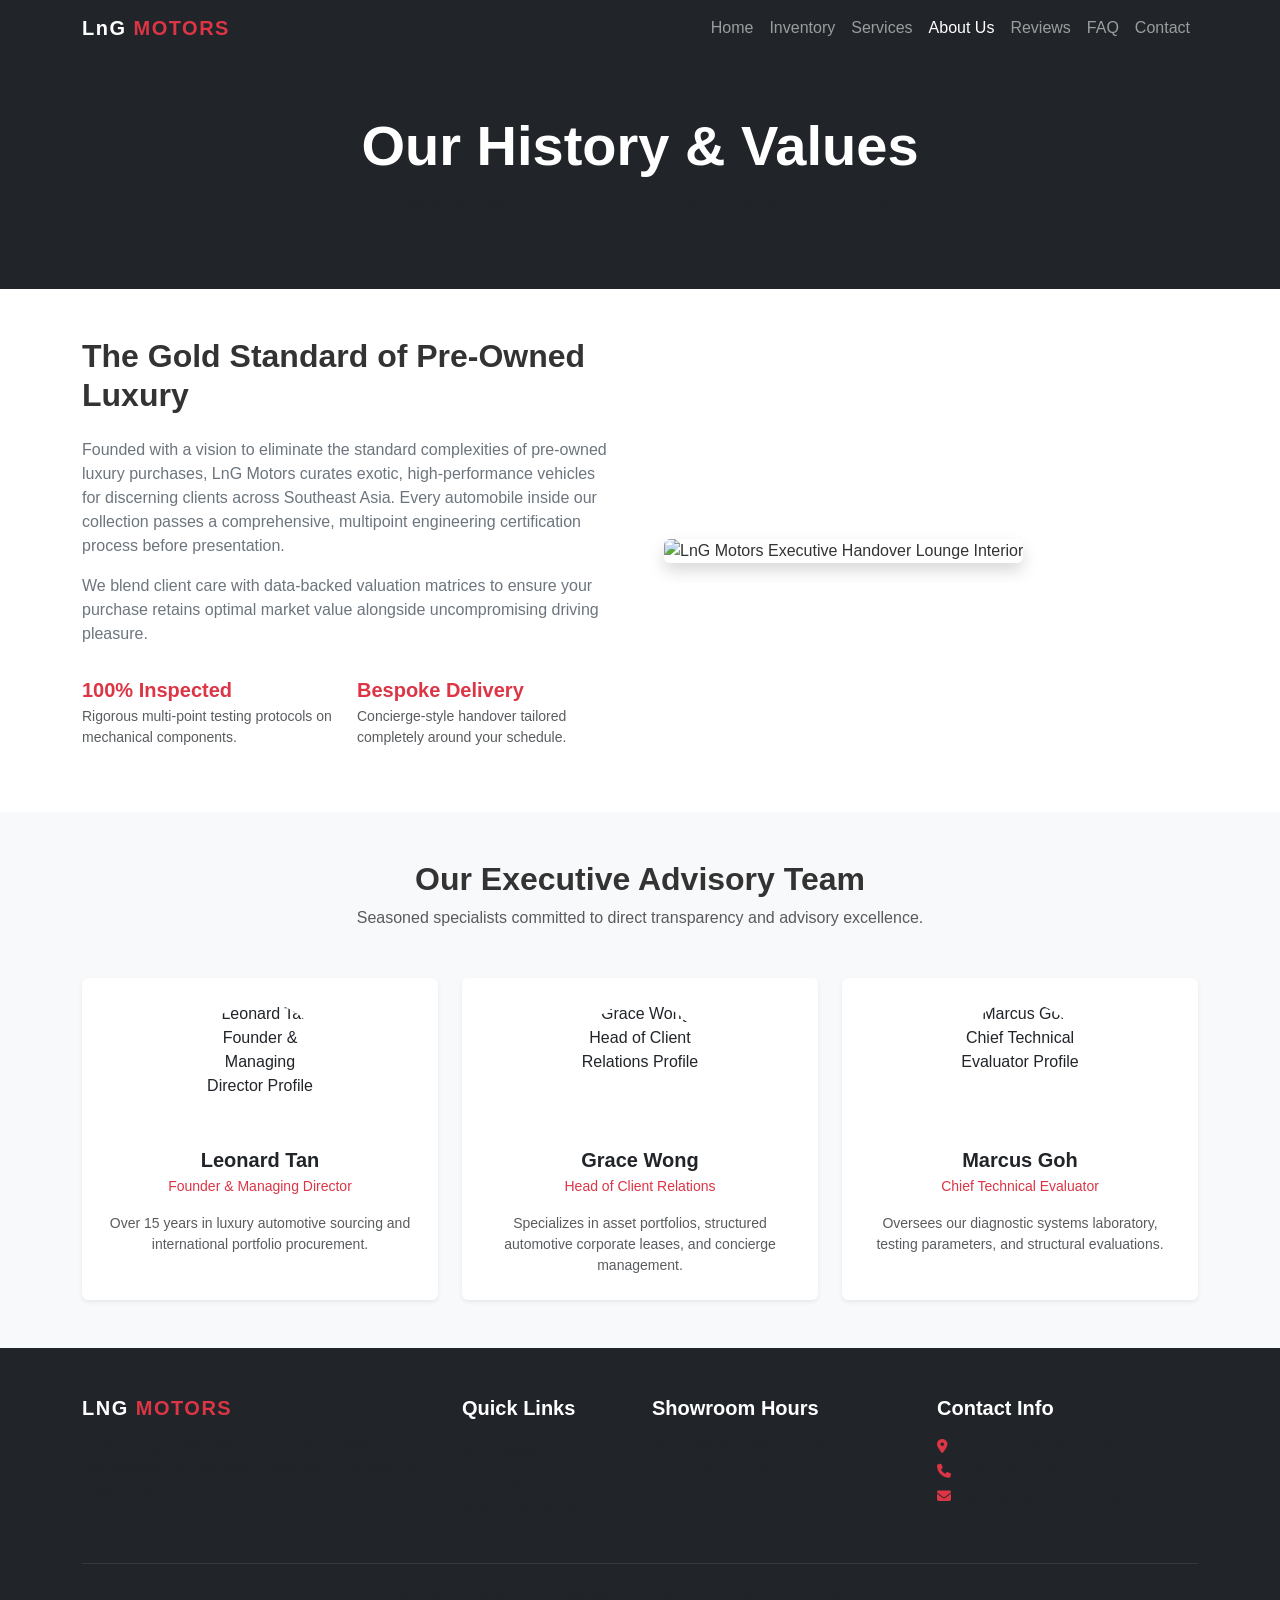
==== about.html @ ce4f17d8 "second commit" ====
<!DOCTYPE html>
<html lang="en">
<head>
    <meta charset="UTF-8">
    <meta name="viewport" content="width=device-width, initial-scale=1.0">
    <title>About Us | The Legacy of LnG Motors</title>
    <!-- Bootstrap 5 CSS CDN -->
    <link href="https://cdn.jsdelivr.net/npm/bootstrap@5.3.3/dist/css/bootstrap.min.css" rel="stylesheet">
    <!-- Custom CSS -->
    <link rel="stylesheet" href="css/styles.css">
    <!-- FontAwesome for Icons -->
    <link rel="stylesheet" href="https://cdnjs.cloudflare.com/ajax/libs/font-awesome/6.4.0/css/all.min.css">
</head>
<body>

    <!-- Global Navigation Bar -->
    <nav class="navbar navbar-expand-lg navbar-dark bg-dark sticky-top">
        <div class="container">
            <a class="navbar-brand fw-bold tracking-wider" href="index.html">LnG <span class="text-danger">MOTORS</span></a>
            <button class="navbar-toggler" type="button" data-bs-toggle="collapse" data-bs-target="#mainNavbar" aria-controls="mainNavbar" aria-expanded="false" aria-label="Toggle navigation">
                <span class="navbar-toggler-icon"></span>
            </button>
            <div class="collapse navbar-collapse" id="mainNavbar">
                <ul class="navbar-nav ms-auto mb-2 mb-lg-0">
                    <li class="nav-item"><a class="nav-link" href="index.html">Home</a></li>
                    <li class="nav-item"><a class="nav-link" href="inventory.html">Inventory</a></li>
                    <li class="nav-item"><a class="nav-link" href="services.html">Services</a></li>
                    <li class="nav-item"><a class="nav-link active" href="about.html">About Us</a></li>
                    <li class="nav-item"><a class="nav-link" href="testimonials.html">Reviews</a></li>
                    <li class="nav-item"><a class="nav-link" href="faq.html">FAQ</a></li>
                    <li class="nav-item"><a class="nav-link" href="contact.html">Contact</a></li>
                </ul>
            </div>
        </div>
    </nav>

    <!-- Header Banner Banner -->
    <section class="bg-dark text-white py-5 text-center inner-page-hero">
        <div class="container py-2">
            <h1 class="fw-bold display-4">Our History & Values</h1>
            <p class="text-muted lead">Redefining automotive luxury and brokerage transparency since 2012.</p>
        </div>
    </section>

    <!-- Corporate Ethos Section -->
    <section class="py-5">
        <div class="container">
            <div class="row align-items-center g-5">
                <div class="col-lg-6">
                    <h2 class="fw-bold mb-4">The Gold Standard of Pre-Owned Luxury</h2>
                    <p class="text-secondary justify-text">Founded with a vision to eliminate the standard complexities of pre-owned luxury purchases, LnG Motors curates exotic, high-performance vehicles for discerning clients across Southeast Asia. Every automobile inside our collection passes a comprehensive, multipoint engineering certification process before presentation.</p>
                    <p class="text-secondary justify-text">We blend client care with data-backed valuation matrices to ensure your purchase retains optimal market value alongside uncompromising driving pleasure.</p>
                    <div class="row g-3 pt-3">
                        <div class="col-sm-6">
                            <h5 class="fw-bold text-danger mb-1">100% Inspected</h5>
                            <p class="small text-muted">Rigorous multi-point testing protocols on mechanical components.</p>
                        </div>
                        <div class="col-sm-6">
                            <h5 class="fw-bold text-danger mb-1">Bespoke Delivery</h5>
                            <p class="small text-muted">Concierge-style handover tailored completely around your schedule.</p>
                        </div>
                    </div>
                </div>
                <div class="col-lg-6">
                    <img src="assets/images/about-showroom.jpg" class="img-fluid rounded shadow" alt="LnG Motors Executive Handover Lounge Interior">
                </div>
            </div>
        </div>
    </section>

    <!-- Corporate Leadership Grid Team -->
    <section class="py-5 bg-light">
        <div class="container">
            <div class="text-center mb-5">
                <h2 class="fw-bold">Our Executive Advisory Team</h2>
                <p class="text-muted">Seasoned specialists committed to direct transparency and advisory excellence.</p>
            </div>
            <div class="row g-4">
                <!-- Exec 1 -->
                <div class="col-md-4">
                    <div class="card border-0 shadow-sm text-center team-card p-4 h-100">
                        <img src="assets/images/team1.jpg" class="rounded-circle mx-auto mb-3" style="width: 130px; height: 130px; object-fit: cover;" alt="Leonard Tan, Founder & Managing Director Profile">
                        <h5 class="fw-bold mb-1">Leonard Tan</h5>
                        <p class="text-danger small mb-3">Founder & Managing Director</p>
                        <p class="text-muted small mb-0">Over 15 years in luxury automotive sourcing and international portfolio procurement.</p>
                    </div>
                </div>
                <!-- Exec 2 -->
                <div class="col-md-4">
                    <div class="card border-0 shadow-sm text-center team-card p-4 h-100">
                        <img src="assets/images/team2.jpg" class="rounded-circle mx-auto mb-3" style="width: 130px; height: 130px; object-fit: cover;" alt="Grace Wong, Head of Client Relations Profile">
                        <h5 class="fw-bold mb-1">Grace Wong</h5>
                        <p class="text-danger small mb-3">Head of Client Relations</p>
                        <p class="text-muted small mb-0">Specializes in asset portfolios, structured automotive corporate leases, and concierge management.</p>
                    </div>
                </div>
                <!-- Exec 3 -->
                <div class="col-md-4">
                    <div class="card border-0 shadow-sm text-center team-card p-4 h-100">
                        <img src="assets/images/team3.jpg" class="rounded-circle mx-auto mb-3" style="width: 130px; height: 130px; object-fit: cover;" alt="Marcus Goh, Chief Technical Evaluator Profile">
                        <h5 class="fw-bold mb-1">Marcus Goh</h5>
                        <p class="text-danger small mb-3">Chief Technical Evaluator</p>
                        <p class="text-muted small mb-0">Oversees our diagnostic systems laboratory, testing parameters, and structural evaluations.</p>
                    </div>
                </div>
            </div>
        </div>
    </section>

    <!-- Global Footer -->
    <footer class="bg-dark text-white pt-5 pb-3">
        <div class="container">
            <div class="row g-4">
                <div class="col-lg-4 col-md-6">
                    <h5 class="fw-bold mb-3 text-uppercase tracking-wider">LnG <span class="text-danger">Motors</span></h5>
                    <p class="text-muted small">Setting the gold standard for luxury automotive experiences. Our collection represents the pinnacle of engineering and value.</p>
                </div>
                <div class="col-lg-2 col-md-6">
                    <h5 class="fw-bold mb-3">Quick Links</h5>
                    <ul class="list-unstyled text-muted small">
                        <li><a href="inventory.html" class="text-reset text-decoration-none d-block py-1">Our Showroom</a></li>
                        <li><a href="services.html" class="text-reset text-decoration-none d-block py-1">Financing Options</a></li>
                        <li><a href="about.html" class="text-reset text-decoration-none d-block py-1">About Our Company</a></li>
                    </ul>
                </div>
                <div class="col-lg-3 col-md-6">
                    <h5 class="fw-bold mb-3">Showroom Hours</h5>
                    <p class="text-muted small mb-1">Mon - Sat: 9:00 AM - 7:00 PM</p>
                    <p class="text-muted small">Sun & PH: 11:00 AM - 6:00 PM</p>
                </div>
                <div class="col-lg-3 col-md-6">
                    <h5 class="fw-bold mb-3">Contact Info</h5>
                    <p class="text-muted small mb-1"><i class="fa-solid fa-location-dot me-2 text-danger"></i> 123 Alexandra Road, Singapore</p>
                    <p class="text-muted small mb-1"><i class="fa-solid fa-phone me-2 text-danger"></i> +65 6789 0123</p>
                    <p class="text-muted small"><i class="fa-solid fa-envelope me-2 text-danger"></i> sales@lngmotors.com.sg</p>
                </div>
            </div>
            <hr class="border-secondary my-4">
            <div class="text-center text-muted small">
                <p class="mb-0">&copy; 2026 LnG Motors. All Rights Reserved. Prepared for Web App Assignment.</p>
            </div>
        </div>
    </footer>

    <!-- Bootstrap 5 Bundle CDN -->
    <script src="https://cdn.jsdelivr.net/npm/bootstrap@5.3.3/dist/js/bootstrap.bundle.min.js"></script>
</body>
</html>
---- css/styles.css ----
/* Custom Variable Foundations */
:root {
    --lng-dark: #111111;
    --lng-gray: #1c1c1e;
    --lng-accent: #dc3545;
}

body {
    font-family: 'Inter', -apple-system, BlinkMacSystemFont, "Segoe UI", Roboto, sans-serif;
    background-color: #ffffff;
    color: #333333;
}

/* Luxury Hero Immersive Panel */
.hero-section {
    background: linear-gradient(rgba(0, 0, 0, 0.65), rgba(0, 0, 0, 0.65)), 
                url('../assets/images/hero-bg.jpg') no-repeat center center/cover;
    min-height: 75vh;
}

/* Offset Search Module */
.filter-card-offset {
    margin-top: -5rem;
    position: relative;
    z-index: 10;
    border-radius: 12px;
}

/* Smooth Interactive Card Hovers */
.vehicle-card {
    transition: transform 0.3s ease, box-shadow 0.3s ease;
    overflow: hidden;
}

.vehicle-card:hover {
    transform: translateY(-8px);
    box-shadow: 0 15px 30px rgba(0,0,0,0.12) !important;
}

.vehicle-card img {
    height: 240px;
    object-fit: cover;
    transition: transform 0.5s ease;
}

.vehicle-card:hover img {
    transform: scale(1.04);
}

/* Typography Enhancements */
.tracking-wider {
    letter-spacing: 1.5px;
}
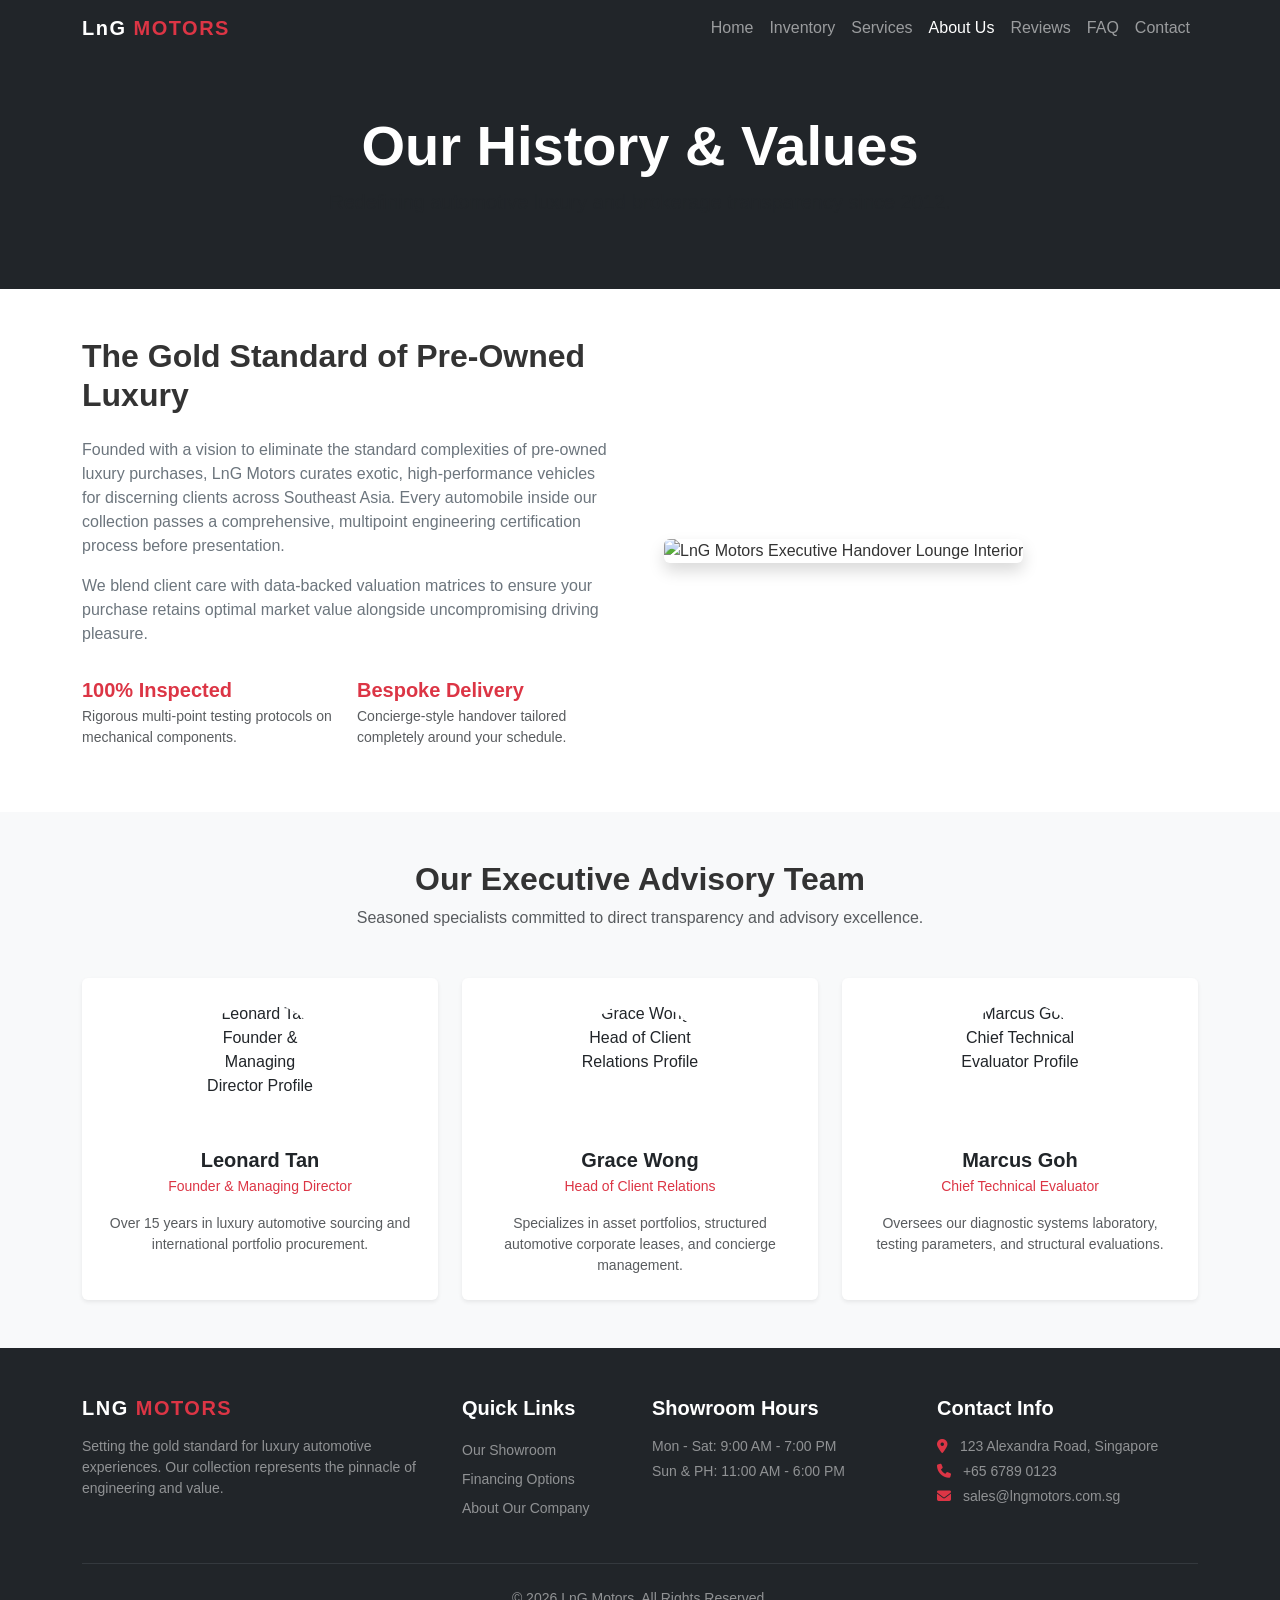
==== commit ac75f4ef: "Fix: Resolve copyright container text disappearing bugs on testimonials.html layout" ====
--- a/about.html
+++ b/about.html
@@ -108,39 +108,46 @@
     </section>
 
     <!-- Global Footer -->
-    <footer class="bg-dark text-white pt-5 pb-3">
-        <div class="container">
-            <div class="row g-4">
-                <div class="col-lg-4 col-md-6">
-                    <h5 class="fw-bold mb-3 text-uppercase tracking-wider">LnG <span class="text-danger">Motors</span></h5>
-                    <p class="text-muted small">Setting the gold standard for luxury automotive experiences. Our collection represents the pinnacle of engineering and value.</p>
-                </div>
-                <div class="col-lg-2 col-md-6">
-                    <h5 class="fw-bold mb-3">Quick Links</h5>
-                    <ul class="list-unstyled text-muted small">
-                        <li><a href="inventory.html" class="text-reset text-decoration-none d-block py-1">Our Showroom</a></li>
-                        <li><a href="services.html" class="text-reset text-decoration-none d-block py-1">Financing Options</a></li>
-                        <li><a href="about.html" class="text-reset text-decoration-none d-block py-1">About Our Company</a></li>
-                    </ul>
-                </div>
-                <div class="col-lg-3 col-md-6">
-                    <h5 class="fw-bold mb-3">Showroom Hours</h5>
-                    <p class="text-muted small mb-1">Mon - Sat: 9:00 AM - 7:00 PM</p>
-                    <p class="text-muted small">Sun & PH: 11:00 AM - 6:00 PM</p>
-                </div>
-                <div class="col-lg-3 col-md-6">
-                    <h5 class="fw-bold mb-3">Contact Info</h5>
-                    <p class="text-muted small mb-1"><i class="fa-solid fa-location-dot me-2 text-danger"></i> 123 Alexandra Road, Singapore</p>
-                    <p class="text-muted small mb-1"><i class="fa-solid fa-phone me-2 text-danger"></i> +65 6789 0123</p>
-                    <p class="text-muted small"><i class="fa-solid fa-envelope me-2 text-danger"></i> sales@lngmotors.com.sg</p>
-                </div>
+    <footer class="bg-dark text-light pt-5 pb-3">
+    <div class="container">
+        <div class="row g-4">
+            
+            <div class="col-lg-4 col-md-6">
+                <h5 class="fw-bold mb-3 text-uppercase tracking-wider text-white">LnG <span class="text-danger">Motors</span></h5>
+                <p class="text-white-50 small">Setting the gold standard for luxury automotive experiences. Our collection represents the pinnacle of engineering and value.</p>
             </div>
-            <hr class="border-secondary my-4">
-            <div class="text-center text-muted small">
-                <p class="mb-0">&copy; 2026 LnG Motors. All Rights Reserved. Prepared for Web App Assignment.</p>
+            
+            <div class="col-lg-2 col-md-6">
+                <h5 class="fw-bold mb-3 text-white">Quick Links</h5>
+                <ul class="list-unstyled small">
+                    <li><a href="inventory.html" class="text-white-50 text-decoration-none d-block py-1">Our Showroom</a></li>
+                    <li><a href="services.html" class="text-white-50 text-decoration-none d-block py-1">Financing Options</a></li>
+                    <li><a href="about.html" class="text-white-50 text-decoration-none d-block py-1">About Our Company</a></li>
+                </ul>
             </div>
+            
+            <div class="col-lg-3 col-md-6">
+                <h5 class="fw-bold mb-3 text-white">Showroom Hours</h5>
+                <p class="text-white-50 small mb-1">Mon - Sat: 9:00 AM - 7:00 PM</p>
+                <p class="text-white-50 small">Sun & PH: 11:00 AM - 6:00 PM</p>
+            </div>
+            
+            <div class="col-lg-3 col-md-6">
+                <h5 class="fw-bold mb-3 text-white">Contact Info</h5>
+                <p class="text-white-50 small mb-1"><i class="fa-solid fa-location-dot me-2 text-danger"></i> 123 Alexandra Road, Singapore</p>
+                <p class="text-white-50 small mb-1"><i class="fa-solid fa-phone me-2 text-danger"></i> +65 6789 0123</p>
+                <p class="text-white-50 small"><i class="fa-solid fa-envelope me-2 text-danger"></i> sales@lngmotors.com.sg</p>
+            </div>
+            
         </div>
-    </footer>
+        
+        <hr class="border-secondary my-4">
+        
+        <div class="text-center text-white-50 small">
+            <p class="mb-0">&copy; 2026 LnG Motors. All Rights Reserved.</p>
+        </div>
+    </div>
+</footer>
 
     <!-- Bootstrap 5 Bundle CDN -->
     <script src="https://cdn.jsdelivr.net/npm/bootstrap@5.3.3/dist/js/bootstrap.bundle.min.js"></script>
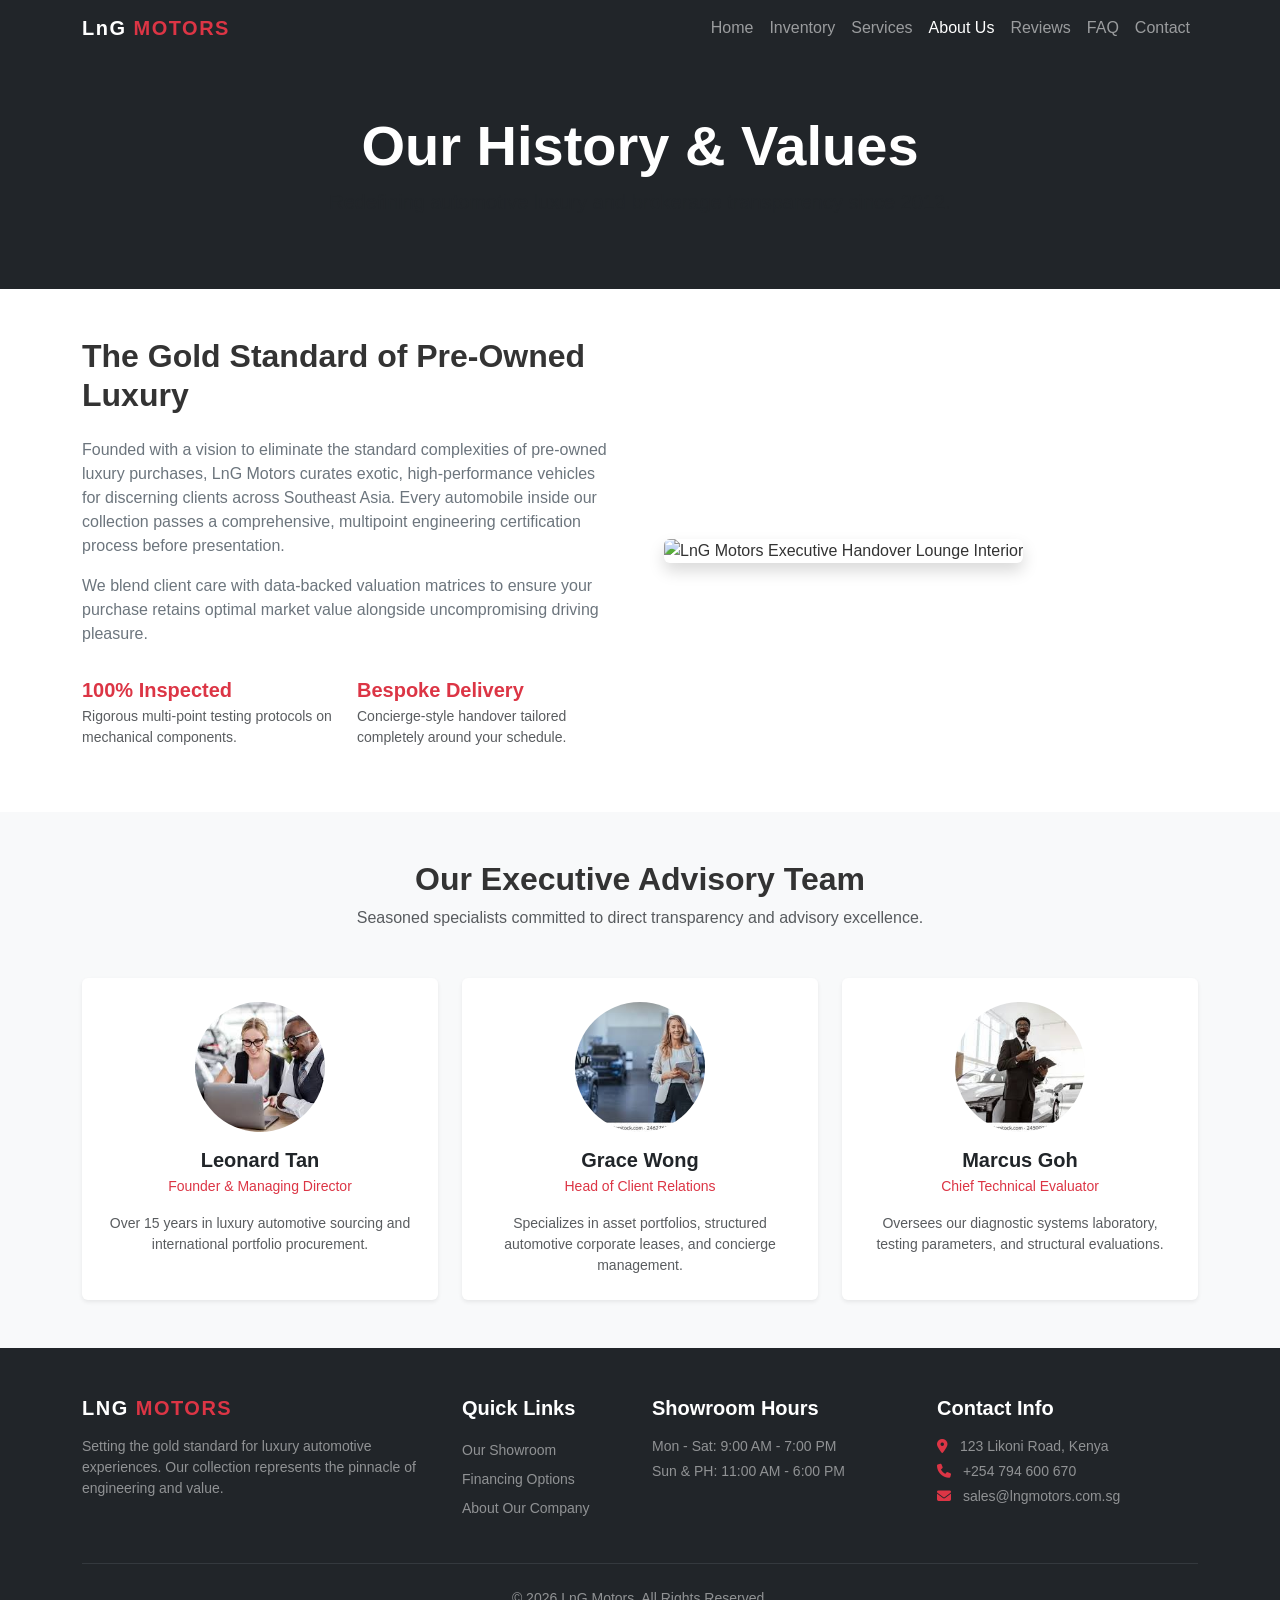
==== commit 4c3631a6: "Final update on about.html" ====
--- a/about.html
+++ b/about.html
@@ -62,7 +62,7 @@
                     </div>
                 </div>
                 <div class="col-lg-6">
-                    <img src="assets/images/about-showroom.jpg" class="img-fluid rounded shadow" alt="LnG Motors Executive Handover Lounge Interior">
+                    <img src="images/about-showroom.jpg" class="img-fluid rounded shadow" alt="LnG Motors Executive Handover Lounge Interior">
                 </div>
             </div>
         </div>
@@ -79,7 +79,7 @@
                 <!-- Exec 1 -->
                 <div class="col-md-4">
                     <div class="card border-0 shadow-sm text-center team-card p-4 h-100">
-                        <img src="assets/images/team1.jpg" class="rounded-circle mx-auto mb-3" style="width: 130px; height: 130px; object-fit: cover;" alt="Leonard Tan, Founder & Managing Director Profile">
+                        <img src="images/team1.jpg" class="rounded-circle mx-auto mb-3" style="width: 130px; height: 130px; object-fit: cover;" alt="Leonard Tan, Founder & Managing Director Profile">
                         <h5 class="fw-bold mb-1">Leonard Tan</h5>
                         <p class="text-danger small mb-3">Founder & Managing Director</p>
                         <p class="text-muted small mb-0">Over 15 years in luxury automotive sourcing and international portfolio procurement.</p>
@@ -88,7 +88,7 @@
                 <!-- Exec 2 -->
                 <div class="col-md-4">
                     <div class="card border-0 shadow-sm text-center team-card p-4 h-100">
-                        <img src="assets/images/team2.jpg" class="rounded-circle mx-auto mb-3" style="width: 130px; height: 130px; object-fit: cover;" alt="Grace Wong, Head of Client Relations Profile">
+                        <img src="images/team2.jpg" class="rounded-circle mx-auto mb-3" style="width: 130px; height: 130px; object-fit: cover;" alt="Grace Wong, Head of Client Relations Profile">
                         <h5 class="fw-bold mb-1">Grace Wong</h5>
                         <p class="text-danger small mb-3">Head of Client Relations</p>
                         <p class="text-muted small mb-0">Specializes in asset portfolios, structured automotive corporate leases, and concierge management.</p>
@@ -97,7 +97,7 @@
                 <!-- Exec 3 -->
                 <div class="col-md-4">
                     <div class="card border-0 shadow-sm text-center team-card p-4 h-100">
-                        <img src="assets/images/team3.jpg" class="rounded-circle mx-auto mb-3" style="width: 130px; height: 130px; object-fit: cover;" alt="Marcus Goh, Chief Technical Evaluator Profile">
+                        <img src="images/team3.jpg" class="rounded-circle mx-auto mb-3" style="width: 130px; height: 130px; object-fit: cover;" alt="Marcus Goh, Chief Technical Evaluator Profile">
                         <h5 class="fw-bold mb-1">Marcus Goh</h5>
                         <p class="text-danger small mb-3">Chief Technical Evaluator</p>
                         <p class="text-muted small mb-0">Oversees our diagnostic systems laboratory, testing parameters, and structural evaluations.</p>
@@ -134,8 +134,8 @@
             
             <div class="col-lg-3 col-md-6">
                 <h5 class="fw-bold mb-3 text-white">Contact Info</h5>
-                <p class="text-white-50 small mb-1"><i class="fa-solid fa-location-dot me-2 text-danger"></i> 123 Alexandra Road, Singapore</p>
-                <p class="text-white-50 small mb-1"><i class="fa-solid fa-phone me-2 text-danger"></i> +65 6789 0123</p>
+                <p class="text-white-50 small mb-1"><i class="fa-solid fa-location-dot me-2 text-danger"></i> 123 Likoni Road, Kenya</p>
+                <p class="text-white-50 small mb-1"><i class="fa-solid fa-phone me-2 text-danger"></i> +254 794 600 670</p>
                 <p class="text-white-50 small"><i class="fa-solid fa-envelope me-2 text-danger"></i> sales@lngmotors.com.sg</p>
             </div>
             
